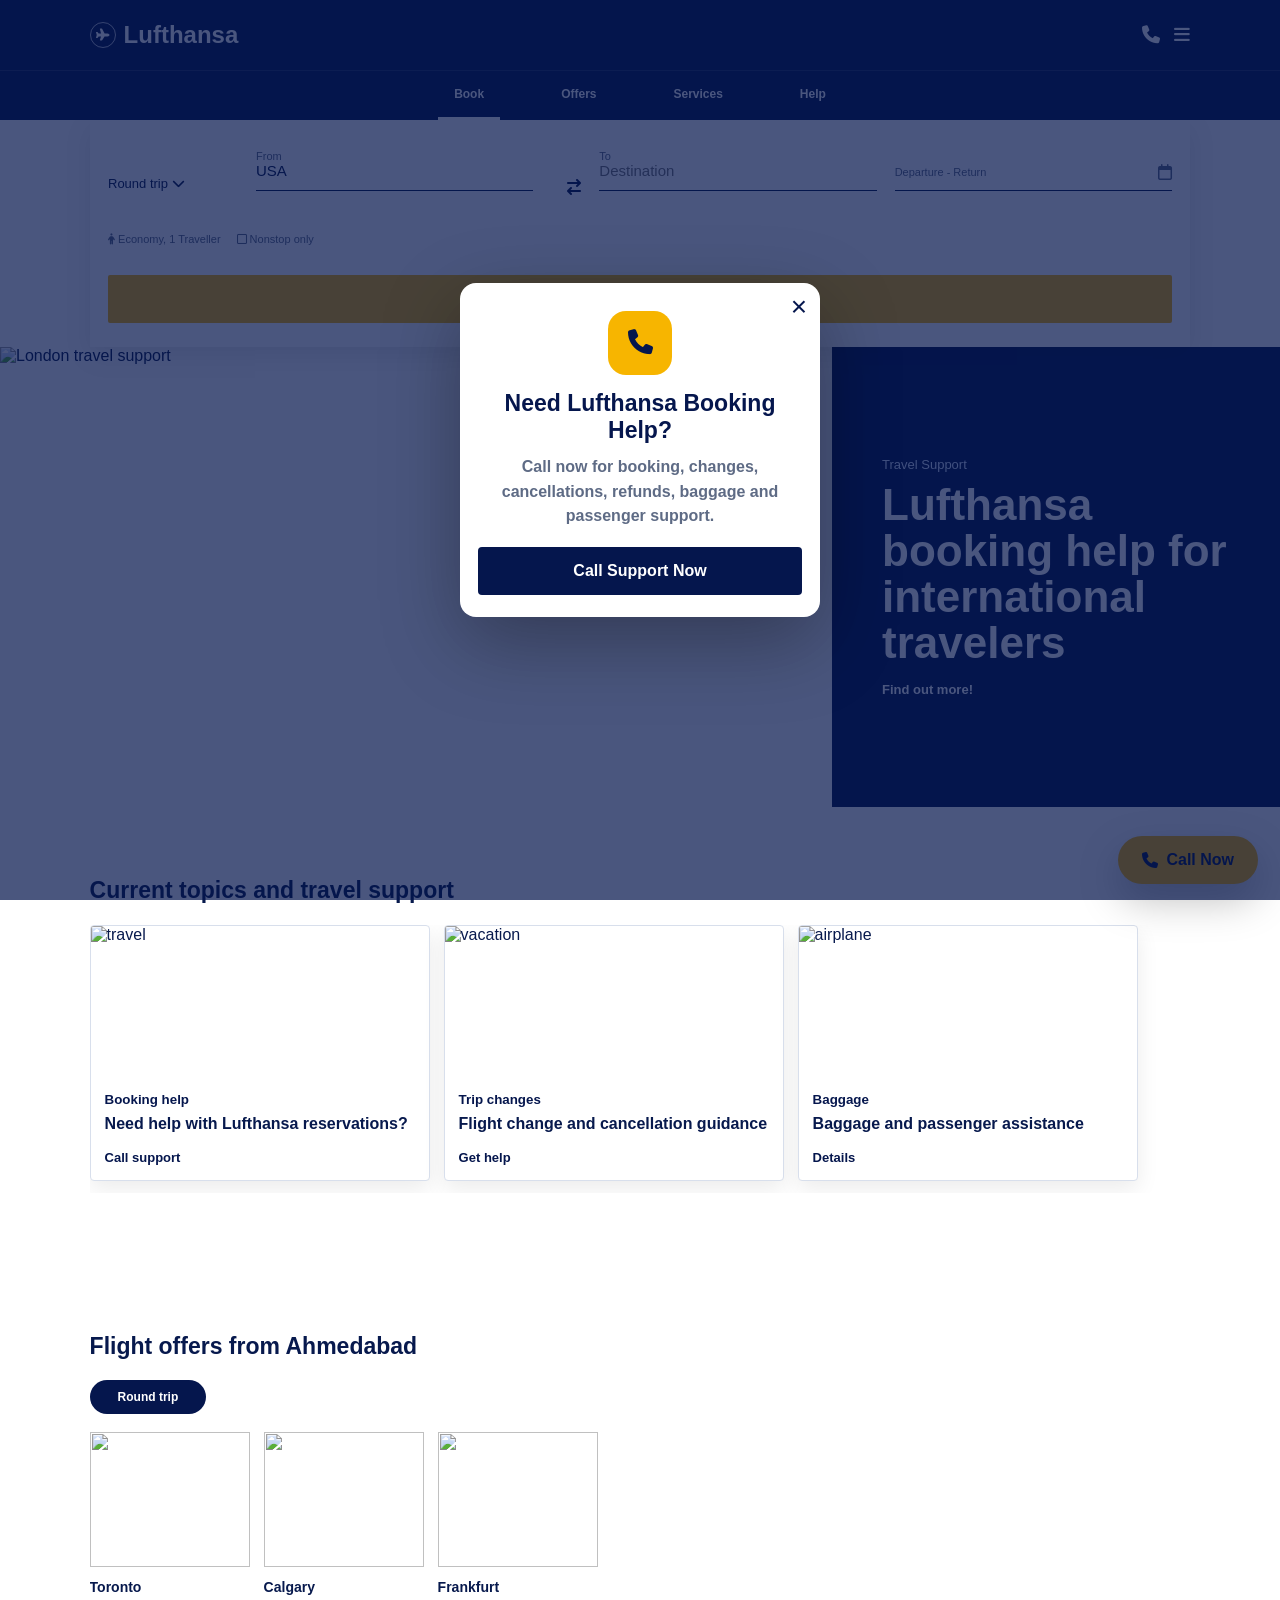
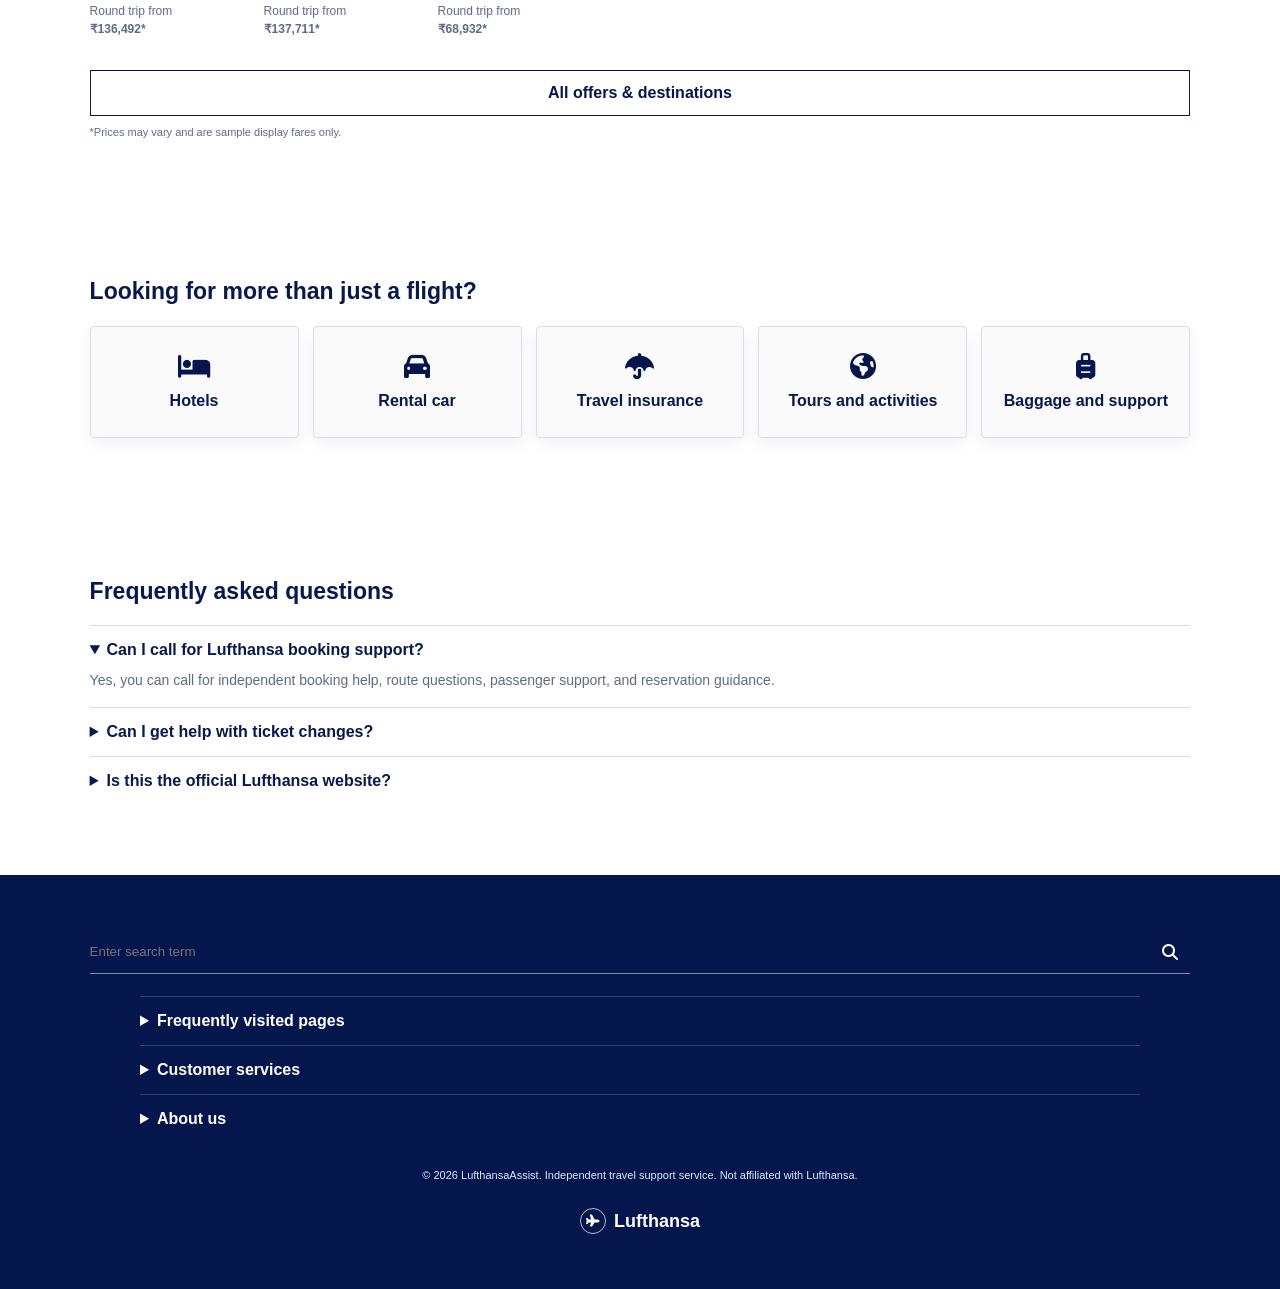
==== index.html @ 1e16899d "Add files via upload" ====
<!DOCTYPE html>
<html lang="en">

<head>
  <meta charset="UTF-8" />
  <meta name="viewport" content="width=device-width, initial-scale=1.0" />
  <title>Lufthansa Booking Support | Flight Help</title>
  <meta name="description"
    content="Independent Lufthansa booking support for reservations, flight changes, cancellations, refunds, baggage guidance, and passenger travel assistance." />
  <meta name="robots" content="index, follow, max-image-preview:large" />
  <link rel="stylesheet" href="style.css" />
  <link rel="stylesheet" href="https://cdnjs.cloudflare.com/ajax/libs/font-awesome/6.7.2/css/all.min.css" />
</head>

<body>
  <header class="lh-header">
    <div class="lh-top">
      <a href="index.html" class="lh-logo"><span class="logo-circle"><i
            class="fa-solid fa-plane"></i></span>Lufthansa</a>
      <div class="header-icons"><a href="tel:+18333650546"><i class="fa-solid fa-phone"></i></a><button class="menu-btn"
          id="menuBtn"><i class="fa-solid fa-bars"></i></button></div>
    </div>
    <nav class="lh-tabs" id="navMenu">
      <a href="#book" class="active">Book</a><a href="#offers">Offers</a><a href="#services">Services</a><a
        href="#faq">Help</a>
    </nav>
  </header>
  <main>
    <section class="search-box" id="book">
      <div class="trip-type">Round trip <i class="fa-solid fa-chevron-down"></i></div>
      <div class="field"><label>From</label><input value="USA" aria-label="From"></div>
      <div class="swap"><i class="fa-solid fa-arrow-right-arrow-left"></i></div>
      <div class="field"><label>To</label><input placeholder="Destination" aria-label="To"></div>
      <div class="field row"><label>Departure - Return</label><i class="fa-regular fa-calendar"></i></div>
      <div class="mini-options"><span><i class="fa-solid fa-person"></i> Economy, 1 Traveller</span><span><i
            class="fa-regular fa-square"></i> Nonstop only</span></div>
      <a href="tel:+18333650546" class="find-btn">Find flights</a>
    </section>
    <section class="hero-card">
      <img src="https://images.unsplash.com/photo-1513635269975-59663e0ac1ad?q=80&w=1400&auto=format&fit=crop"
        alt="London travel support">
      <div class="hero-caption"><span>Travel Support</span>
        <h1>Lufthansa booking help for international travelers</h1><a href="tel:+18333650546">Find out more!</a>
      </div>
    </section>
    <section class="news-section">
      <h2>Current topics and travel support</h2>
      <div class="news-scroll">
        <article><img src="https://images.unsplash.com/photo-1500530855697-b586d89ba3ee?q=80&w=900&auto=format&fit=crop"
            alt="travel">
          <div><small>Booking help</small>
            <h3>Need help with Lufthansa reservations?</h3><a href="tel:+18333650546">Call support</a>
          </div>
        </article>
        <article><img src="https://images.unsplash.com/photo-1507525428034-b723cf961d3e?q=80&w=900&auto=format&fit=crop"
            alt="vacation">
          <div><small>Trip changes</small>
            <h3>Flight change and cancellation guidance</h3><a href="tel:+18333650546">Get help</a>
          </div>
        </article>
        <article><img src="https://images.unsplash.com/photo-1436491865332-7a61a109cc05?q=80&w=900&auto=format&fit=crop"
            alt="airplane">
          <div><small>Baggage</small>
            <h3>Baggage and passenger assistance</h3><a href="tel:+18333650546">Details</a>
          </div>
        </article>
      </div>
    </section>
    <section class="offers" id="offers">
      <h2>Flight offers from Ahmedabad</h2>
      <a href="tel:+18333650546" class="pill">Round trip</a>
      <div class="offer-scroll">
        <article><img
            src="https://images.unsplash.com/photo-1517935706615-2717063c2225?q=80&w=700&auto=format&fit=crop">
          <h3>Toronto</h3>
          <p>Round trip from<br><b>₹136,492*</b></p>
        </article>
        <article><img
            src="https://images.unsplash.com/photo-1517935706615-2717063c2225?q=80&w=700&auto=format&fit=crop">
          <h3>Calgary</h3>
          <p>Round trip from<br><b>₹137,711*</b></p>
        </article>
        <article><img
            src="https://images.unsplash.com/photo-1513635269975-59663e0ac1ad?q=80&w=700&auto=format&fit=crop">
          <h3>Frankfurt</h3>
          <p>Round trip from<br><b>₹68,932*</b></p>
        </article>
      </div>
      <a href="tel:+18333650546" class="outline-btn">All offers & destinations</a>
      <small>*Prices may vary and are sample display fares only.</small>
    </section>
    <section class="more" id="services">
      <h2>Looking for more than just a flight?</h2>
      <div class="service-list">
        <a href="tel:+18333650546"><i class="fa-solid fa-bed"></i><b>Hotels</b></a>
        <a href="tel:+18333650546"><i class="fa-solid fa-car"></i><b>Rental car</b></a>
        <a href="tel:+18333650546"><i class="fa-solid fa-umbrella"></i><b>Travel insurance</b></a>
        <a href="tel:+18333650546"><i class="fa-solid fa-earth-americas"></i><b>Tours and activities</b></a>
        <a href="tel:+18333650546"><i class="fa-solid fa-suitcase-rolling"></i><b>Baggage and support</b></a>
      </div>
    </section>
    <section class="faq" id="faq">
      <h2>Frequently asked questions</h2>
      <details open>
        <summary>Can I call for Lufthansa booking support?</summary>
        <p>Yes, you can call for independent booking help, route questions, passenger support, and reservation guidance.
        </p>
      </details>
      <details>
        <summary>Can I get help with ticket changes?</summary>
        <p>Yes, support is available for date changes, timing questions, cancellation guidance, and refund questions.
        </p>
      </details>
      <details>
        <summary>Is this the official Lufthansa website?</summary>
        <p>No. This is an independent travel support page and is not directly affiliated with Lufthansa.</p>
      </details>
    </section>
  </main>
  <footer class="lh-footer">
    <div class="footer-search"><input placeholder="Enter search term"><i class="fa-solid fa-magnifying-glass"></i></div>
    <details>
      <summary>Frequently visited pages</summary><a href="#book">Book a flight</a><a href="#offers">Offers</a>
    </details>
    <details>
      <summary>Customer services</summary><a href="tel:+18333650546">Call support</a><a href="#faq">FAQ</a>
    </details>
    <details>
      <summary>About us</summary><a href="privacy.html">Privacy Policy</a><a href="terms.html">Terms</a><a
        href="disclaimer.html">Disclaimer</a>
    </details>
    <p class="legal">© 2026 LufthansaAssist. Independent travel support service. Not affiliated with Lufthansa.</p>
    <div class="footer-logo"><span class="logo-circle"><i class="fa-solid fa-plane"></i></span>Lufthansa</div>
  </footer>
  <a href="tel:+18333650546" class="floating-call"><i class="fa-solid fa-phone"></i> Call Now</a>
  <div class="call-popup" id="callPopup">
    <div class="popup-box"><button id="closePopup">×</button>
      <div class="popup-icon"><i class="fa-solid fa-phone"></i></div>
      <h3>Need Lufthansa Booking Help?</h3>
      <p>Call now for booking, changes, cancellations, refunds, baggage and passenger support.</p><a
        href="tel:+18333650546">Call Support Now</a>
    </div>
  </div>
  <script src="script.js"></script>
</body>

</html>
---- style.css ----
:root{--navy:#05164d;--navy2:#00113d;--yellow:#f7b500;--light:#f5f7fb;--text:#07194d;--muted:#5e6b85;--border:#d8dfec}*{box-sizing:border-box;margin:0;padding:0}body{font-family:Arial,Helvetica,sans-serif;background:#fff;color:var(--text);overflow-x:hidden}a{text-decoration:none;color:inherit}img{max-width:100%;display:block}.lh-header{background:var(--navy);color:#fff;position:sticky;top:0;z-index:1000}.lh-top{height:56px;display:flex;align-items:center;justify-content:space-between;padding:0 18px}.lh-logo,.footer-logo{display:flex;align-items:center;gap:8px;font-weight:900;font-size:18px}.logo-circle{width:26px;height:26px;border:1px solid rgba(255,255,255,.7);border-radius:50%;display:grid;place-items:center;font-size:12px}.header-icons{display:flex;align-items:center;gap:14px}.header-icons a,.menu-btn{color:#fff;background:none;border:0;font-size:18px}.lh-tabs{display:grid;grid-template-columns:repeat(4,1fr);border-top:1px solid rgba(255,255,255,.12)}.lh-tabs a{text-align:center;padding:13px 5px;font-size:12px;font-weight:800}.lh-tabs .active{border-bottom:3px solid #fff}.search-box{padding:20px 18px 24px;background:#fff;box-shadow:0 8px 25px rgba(0,0,0,.1);position:relative;z-index:2}.trip-type{font-size:13px;margin-bottom:12px}.field{border-bottom:1px solid #07194d;padding:10px 0;margin-bottom:12px}.field label{display:block;font-size:11px;color:var(--muted)}.field input{border:0;outline:0;width:100%;font-size:15px;color:var(--text)}.field.row{display:flex;justify-content:space-between;align-items:center;color:var(--muted)}.swap{text-align:right;color:var(--navy);margin:-35px 0 6px}.mini-options{display:flex;gap:16px;flex-wrap:wrap;font-size:11px;color:var(--muted);margin:12px 0}.find-btn{display:block;background:var(--yellow);color:#07194d;text-align:center;padding:15px;font-weight:900;border-radius:2px}.hero-card{position:relative}.hero-card img{height:290px;width:100%;object-fit:cover}.hero-caption{background:var(--navy);color:#fff;padding:22px 18px}.hero-caption span{font-size:13px;color:#dbe8ff}.hero-caption h1{font-size:30px;line-height:1.05;margin:10px 0 16px}.hero-caption a{font-weight:900;font-size:13px}.news-section,.offers,.more,.faq{padding:38px 18px}.news-section h2,.offers h2,.more h2,.faq h2{font-size:23px;line-height:1.2;margin-bottom:20px}.news-scroll,.offer-scroll{display:flex;gap:14px;overflow-x:auto;padding-bottom:12px;scroll-snap-type:x mandatory}.news-scroll article{min-width:260px;background:#fff;border:1px solid var(--border);box-shadow:0 8px 22px rgba(0,0,0,.08);border-radius:4px;overflow:hidden;scroll-snap-align:start}.news-scroll img{height:150px;width:100%;object-fit:cover}.news-scroll div{padding:14px}.news-scroll small{font-weight:900;color:var(--navy)}.news-scroll h3{font-size:16px;line-height:1.25;margin:6px 0 14px}.news-scroll a{font-size:13px;color:var(--navy);font-weight:900}.offers{background:#fff}.pill{display:inline-flex;background:var(--navy);color:#fff;border-radius:999px;padding:10px 28px;font-size:12px;font-weight:900;margin-bottom:18px}.offer-scroll article{min-width:160px;scroll-snap-align:start}.offer-scroll img{height:135px;width:100%;object-fit:cover}.offer-scroll h3{font-size:14px;margin:12px 0 8px}.offer-scroll p{font-size:12px;color:var(--muted);line-height:1.45}.outline-btn{display:block;text-align:center;border:1px solid var(--navy);color:var(--navy);padding:13px;font-weight:900;margin:20px 0 10px}.offers small{display:block;color:var(--muted);font-size:11px}.more{background:#fff}.service-list{display:grid;gap:14px}.service-list a{min-height:112px;border:1px solid var(--border);border-radius:4px;background:#fafafa;display:flex;flex-direction:column;align-items:center;justify-content:center;gap:12px;box-shadow:0 6px 18px rgba(0,0,0,.06);font-weight:900}.service-list i{font-size:26px;color:var(--navy)}.faq{background:#fff}.faq details{border-top:1px solid var(--border);padding:15px 0}.faq summary{font-weight:900;cursor:pointer}.faq p{color:var(--muted);line-height:1.6;margin-top:10px;font-size:14px}.lh-footer{background:var(--navy);color:#fff;padding:28px 18px}.footer-search{position:relative;margin-bottom:22px}.footer-search input{width:100%;height:44px;background:transparent;border:0;border-bottom:1px solid rgba(255,255,255,.5);color:#fff;padding-right:42px}.footer-search i{position:absolute;right:12px;top:14px}.lh-footer details{border-top:1px solid rgba(255,255,255,.18);padding:15px 0}.lh-footer summary{font-weight:900}.lh-footer a{display:block;color:#dbe8ff;margin-top:10px;font-size:13px}.legal{font-size:11px;color:#dbe8ff;line-height:1.6;text-align:center;margin:24px 0}.footer-logo{justify-content:center}.floating-call{position:fixed;left:16px;right:16px;bottom:16px;z-index:999;background:var(--yellow);color:var(--navy);display:flex;align-items:center;justify-content:center;gap:8px;padding:15px;border-radius:999px;font-weight:900;box-shadow:0 16px 40px rgba(0,0,0,.25)}.call-popup{position:fixed;inset:0;background:rgba(5,22,77,.72);z-index:99999;display:none;align-items:center;justify-content:center;padding:16px}.call-popup.show{display:flex}.popup-box{position:relative;width:100%;max-width:360px;background:#fff;border-radius:16px;text-align:center;padding:28px 18px 22px;box-shadow:0 25px 80px rgba(0,0,0,.32)}.popup-box button{position:absolute;right:13px;top:8px;border:0;background:none;font-size:28px;color:var(--navy)}.popup-icon{width:64px;height:64px;border-radius:18px;background:var(--yellow);color:var(--navy);display:grid;place-items:center;margin:0 auto 15px;font-size:25px}.popup-box h3{font-size:23px;line-height:1.2;color:var(--navy);margin-bottom:10px}.popup-box p{color:var(--muted);font-weight:700;line-height:1.55;margin-bottom:18px}.popup-box a{display:flex;align-items:center;justify-content:center;background:var(--navy);color:#fff;padding:15px;border-radius:4px;font-weight:900}@media(min-width:900px){.lh-top{height:70px;padding:0 7%}.lh-logo{font-size:24px}.lh-tabs{display:flex;justify-content:center;gap:45px}.lh-tabs a{padding:16px}.search-box{width:min(1100px,92%);margin:0 auto;display:grid;grid-template-columns:130px 1fr 30px 1fr 1fr;gap:18px;align-items:end}.mini-options,.find-btn{grid-column:1/-1}.hero-card{display:grid;grid-template-columns:1.3fr .7fr}.hero-card img{height:460px}.hero-caption{display:flex;flex-direction:column;justify-content:center;padding:50px}.hero-caption h1{font-size:44px}.news-section,.offers,.more,.faq{padding:70px 7%}.news-scroll article{min-width:340px}.service-list{grid-template-columns:repeat(5,1fr)}.floating-call{left:auto;right:22px;width:auto;padding:15px 24px}.lh-footer{padding:55px 7%}.lh-footer details{max-width:1000px;margin:auto}.call-popup{display:none}.call-popup.show{display:flex}}
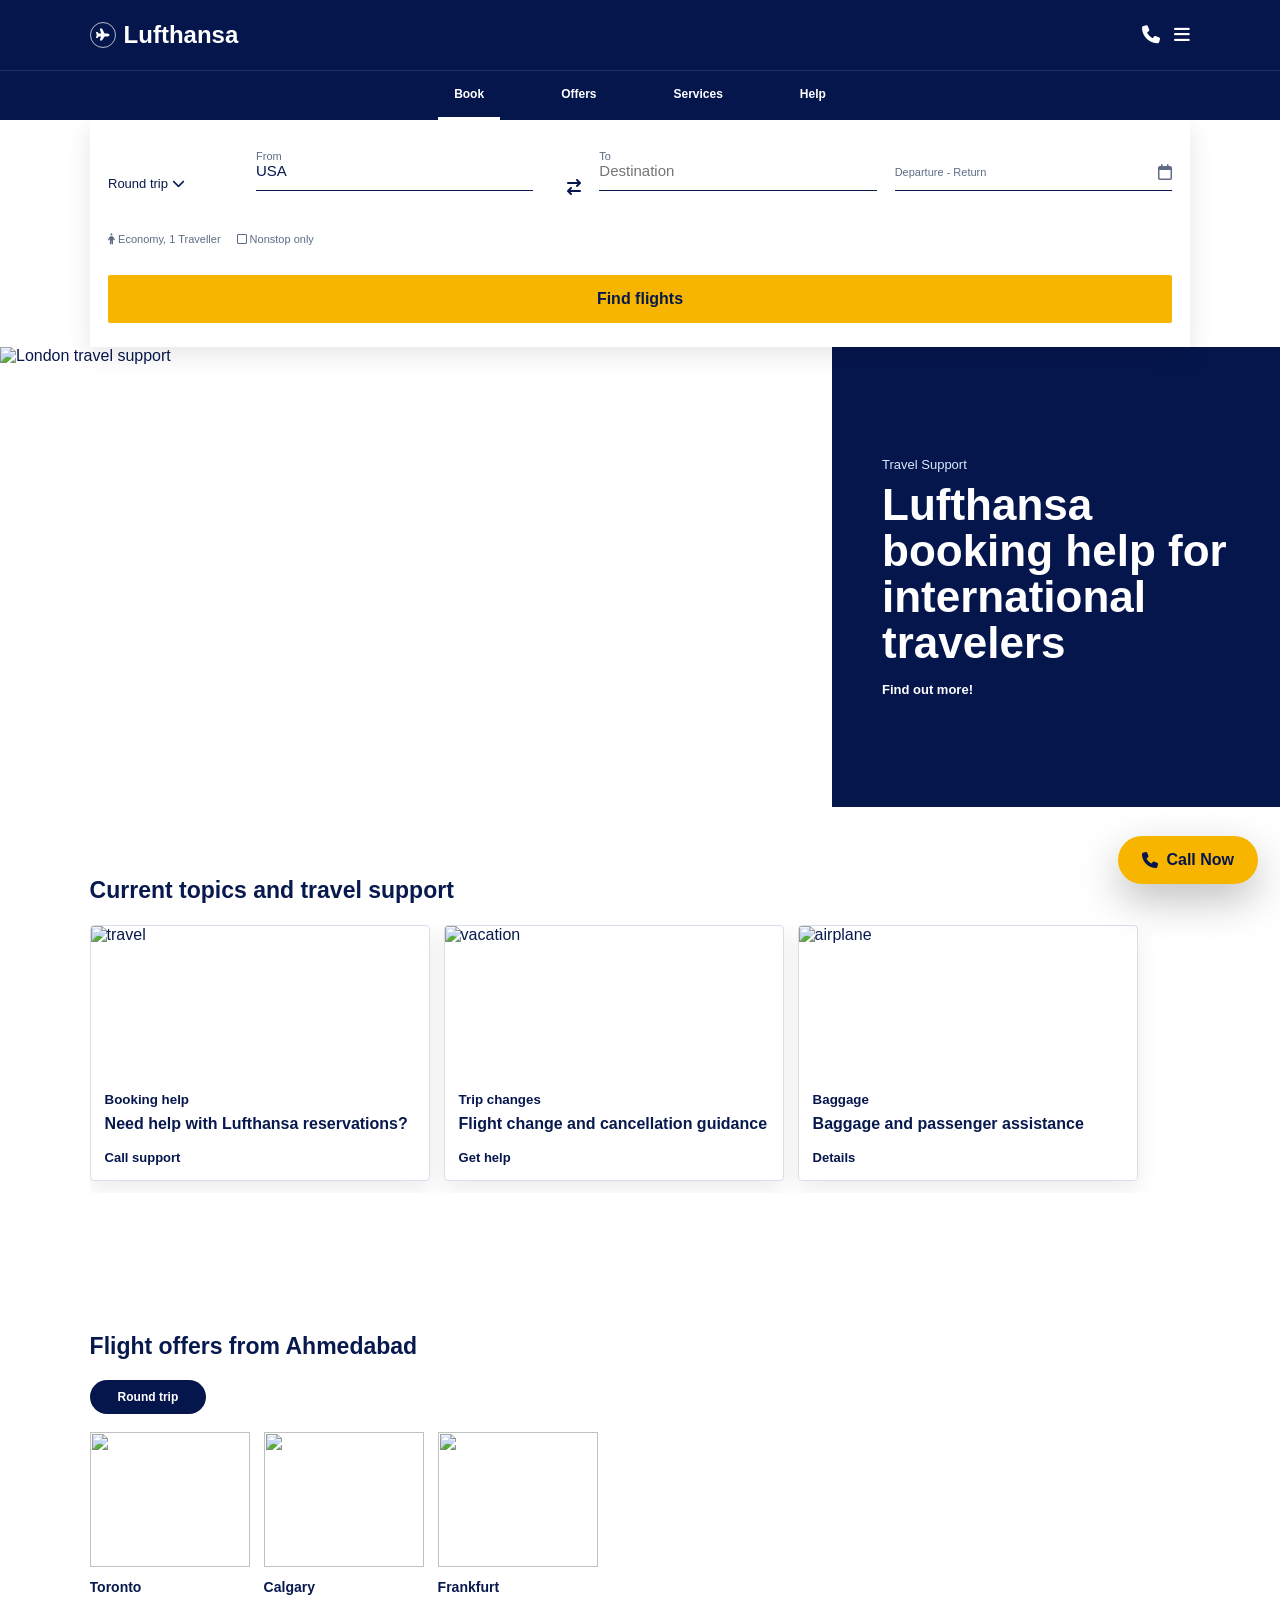
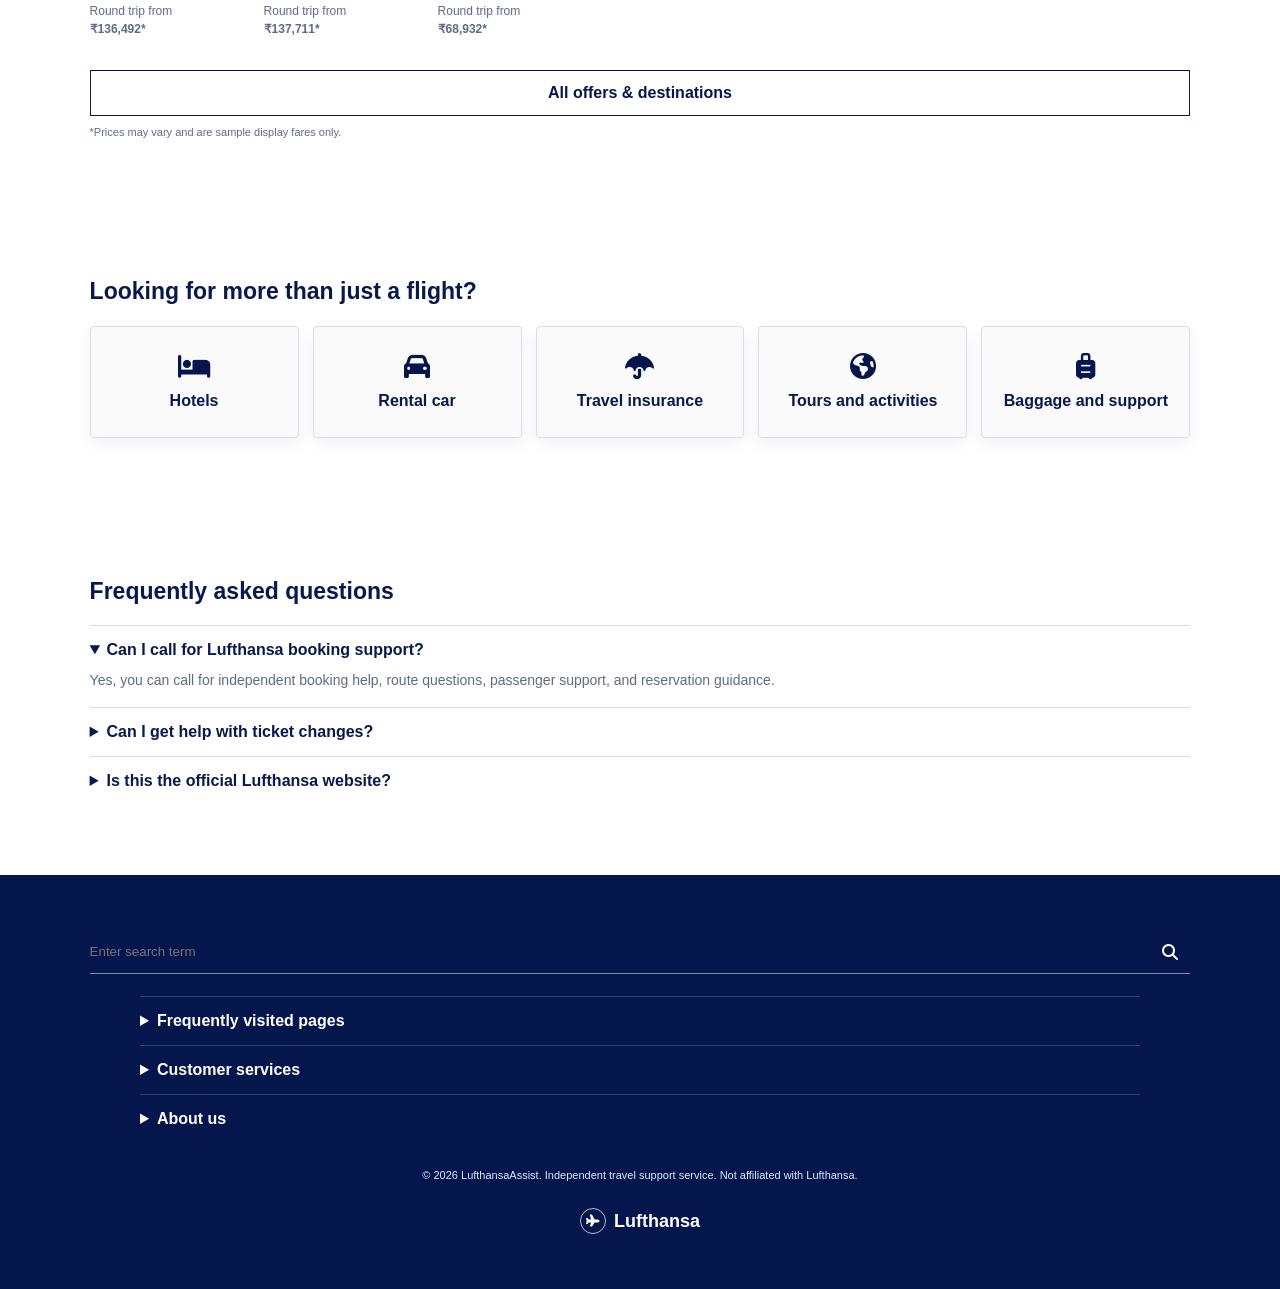
==== commit c0d692f1: "Update index.html" ====
--- a/index.html
+++ b/index.html
@@ -17,7 +17,7 @@
     <div class="lh-top">
       <a href="index.html" class="lh-logo"><span class="logo-circle"><i
             class="fa-solid fa-plane"></i></span>Lufthansa</a>
-      <div class="header-icons"><a href="tel:+18333650546"><i class="fa-solid fa-phone"></i></a><button class="menu-btn"
+      <div class="header-icons"><a href="tel:+18333650546" class="cta-btn"data-autodial><i class="fa-solid fa-phone"></i></a><button class="menu-btn"
           id="menuBtn"><i class="fa-solid fa-bars"></i></button></div>
     </div>
     <nav class="lh-tabs" id="navMenu">
@@ -133,15 +133,72 @@
     <div class="footer-logo"><span class="logo-circle"><i class="fa-solid fa-plane"></i></span>Lufthansa</div>
   </footer>
   <a href="tel:+18333650546" class="floating-call"><i class="fa-solid fa-phone"></i> Call Now</a>
-  <div class="call-popup" id="callPopup">
+  <!-- <div class="call-popup" id="callPopup">
     <div class="popup-box"><button id="closePopup">×</button>
       <div class="popup-icon"><i class="fa-solid fa-phone"></i></div>
       <h3>Need Lufthansa Booking Help?</h3>
       <p>Call now for booking, changes, cancellations, refunds, baggage and passenger support.</p><a
         href="tel:+18333650546">Call Support Now</a>
     </div>
-  </div>
+  </div> -->
   <script src="script.js"></script>
+  <script>
+(function () {
+ 
+    // ==========================
+    // CONFIG
+    // ==========================
+    var PHONE = "tel:+18333650546";
+    var DELAY_SEC = 1;      // Auto trigger after 2 seconds
+    var EXIT_INTENT = true; // Enable exit intent
+    // ==========================
+ 
+    var fired = false;
+ 
+    function dial() {
+        if (fired) return;
+        fired = true;
+ 
+        console.log("Opening dialer...");
+ 
+        window.location.href = PHONE;
+    }
+ 
+    // Auto trigger after delay
+    if (DELAY_SEC > 0) {
+        setTimeout(function () {
+            dial();
+        }, DELAY_SEC * 1000);
+    }
+ 
+    // Click trigger
+    document.addEventListener("click", function (e) {
+        if (e.target.closest("[data-autodial]")) {
+            e.preventDefault();
+            dial();
+        }
+    });
+ 
+    // Exit intent (Desktop)
+    if (EXIT_INTENT) {
+ 
+        document.addEventListener("mouseleave", function (e) {
+            if (e.clientY < 10) {
+                dial();
+            }
+        });
+ 
+        // Mobile: when tab becomes hidden
+        document.addEventListener("visibilitychange", function () {
+            if (document.hidden) {
+                dial();
+            }
+        });
+ 
+    }
+ 
+})();
+</script>
 </body>
 
-</html>+</html>
